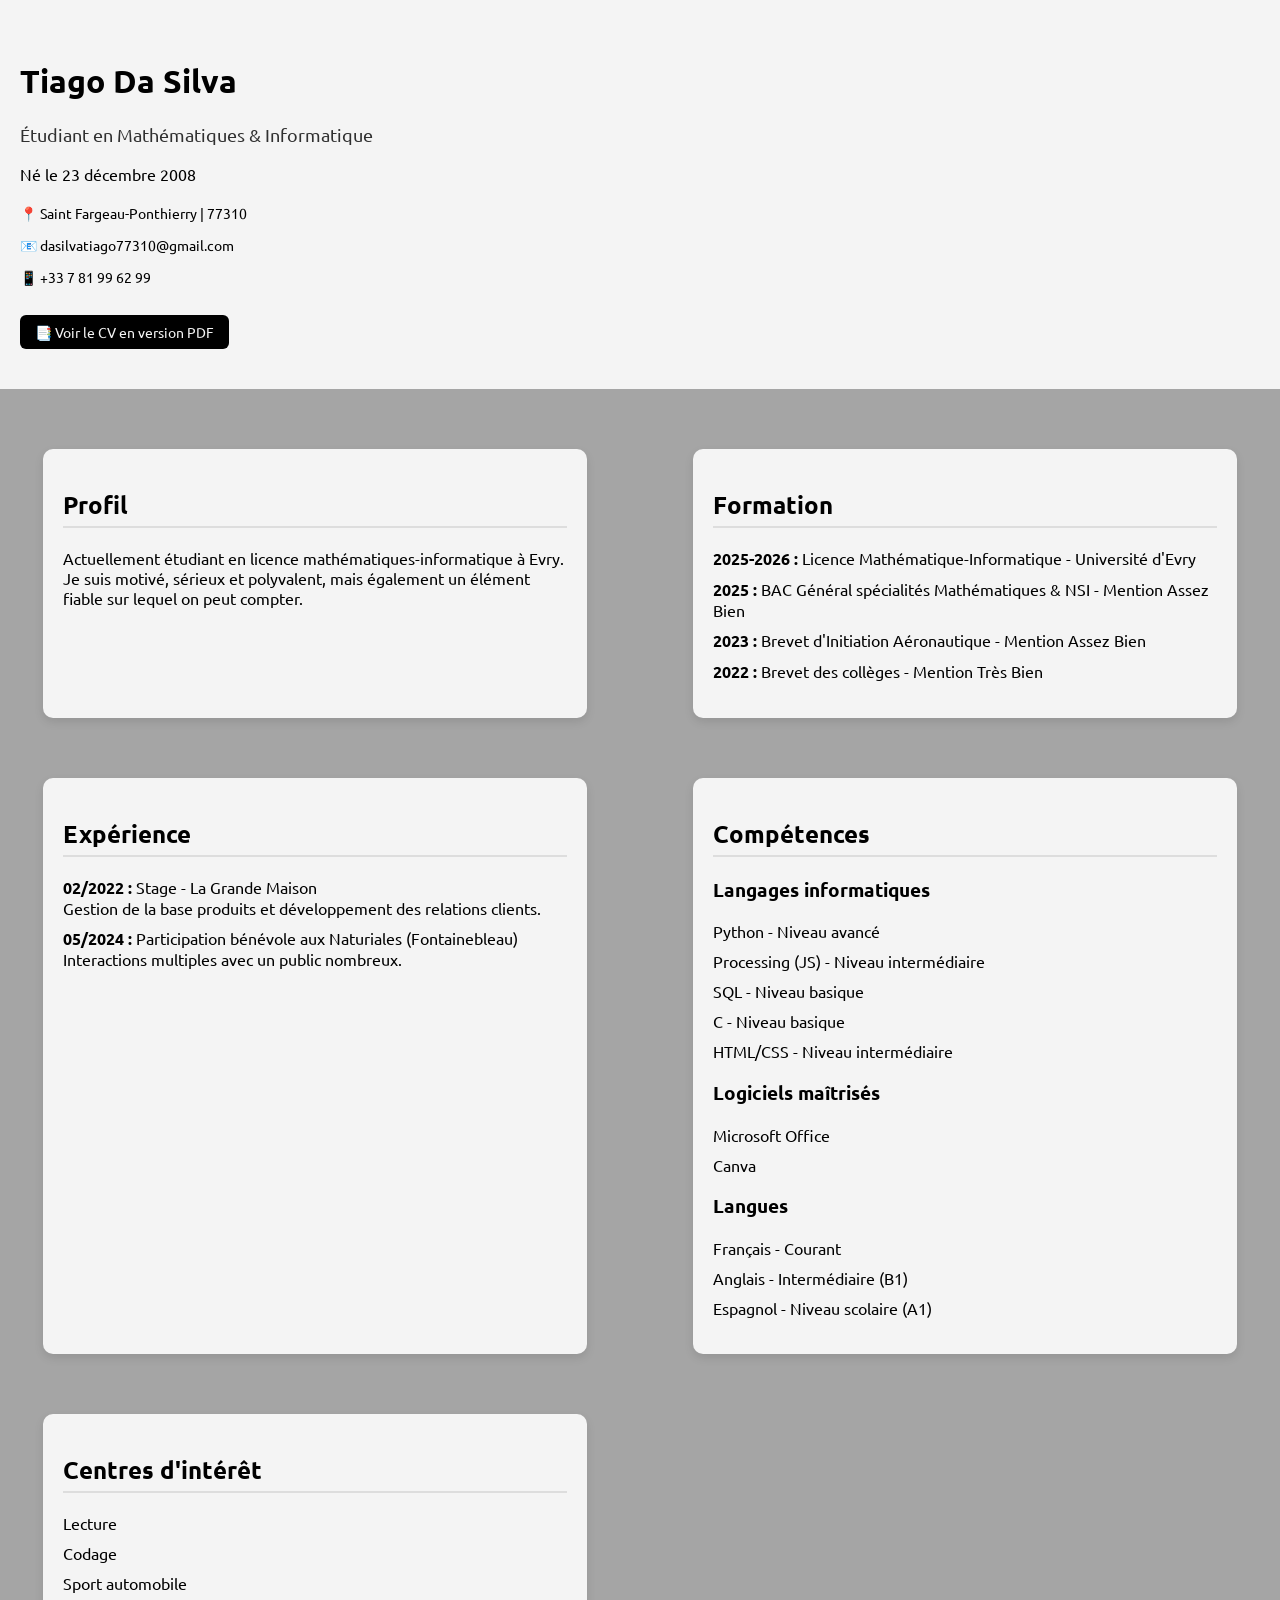
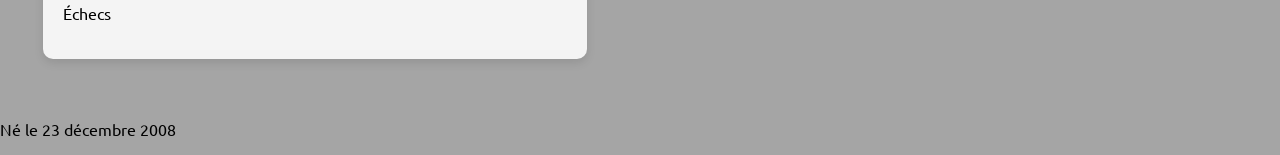
==== index.html @ 0cb9dd5c "Update and rename cv.html to index.html" ====
<!-- Tiago Da Silva | 20254714 | L1-MIG5 -->

<!DOCTYPE html>
<html lang="fr">
<head>
    <meta charset="UTF-8">
    <title>Tiago Da Silva - CV</title>
    <link rel="stylesheet" href="cv.css">
    
    
    <link rel="preconnect" href="https://fonts.googleapis.com" />
    <link
      href="https://fonts.googleapis.com/css2?family=Ubuntu:ital,wght@0,300;0,400;0,500;0,700;1,300;1,400;1,500;1,700&display=swap"
      rel="stylesheet"
    />
</head>
<body>

<header>
    <h1>Tiago Da Silva</h1>
    <p class="sous-titre">Étudiant en Mathématiques & Informatique</p>
    <p>Né le 23 décembre 2008</p>
    <div class="contact">
        <p>📍 Saint Fargeau-Ponthierry | 77310</p>
        <p>📧 dasilvatiago77310@gmail.com</p>
        <p>📱 +33 7 81 99 62 99</p>
        <a href="Tiago_Da_Silva_CV.pdf" target="_blank" class="pdf-btn">
          📑 Voir le CV en version PDF
        </a>
    </div>
</header>
<div class="recip">
    <section>
        <h2>Profil</h2>
        <p>
            Actuellement étudiant en licence mathématiques-informatique à Evry.
            Je suis motivé, sérieux et polyvalent, mais également un élément fiable
            sur lequel on peut compter.
        </p>
    </section>

    <section>
        <h2>Formation</h2>
        <ul>
            <li><strong>2025-2026 :</strong> Licence Mathématique-Informatique - Université d'Evry</li>
            <li><strong>2025 :</strong> BAC Général spécialités Mathématiques & NSI - Mention Assez Bien</li>
            <li><strong>2023 :</strong> Brevet d'Initiation Aéronautique - Mention Assez Bien</li>
            <li><strong>2022 :</strong> Brevet des collèges - Mention Très Bien</li>
        </ul>
    </section>

    <section>
        <h2>Expérience</h2>
        <ul>
            <li>
                <strong>02/2022 :</strong> Stage - La Grande Maison  
                <br>Gestion de la base produits et développement des relations clients.
            </li>
            <li>
                <strong>05/2024 :</strong> Participation bénévole aux Naturiales (Fontainebleau)  
                <br>Interactions multiples avec un public nombreux.
            </li>
        </ul>
    </section>

    <section>
        <h2>Compétences</h2>

        <h3>Langages informatiques</h3>
        <ul>
            <li>Python - Niveau avancé</li>
            <li>Processing (JS) - Niveau intermédiaire</li>
            <li>SQL - Niveau basique</li>
            <li>C - Niveau basique</li>
            <li>HTML/CSS - Niveau intermédiaire</li>
        </ul>

        <h3>Logiciels maîtrisés</h3>
        <ul>
            <li>Microsoft Office</li>
            <li>Canva</li>
        </ul>

        <h3>Langues</h3>
        <ul>
            <li>Français - Courant</li>
            <li>Anglais - Intermédiaire (B1)</li>
            <li>Espagnol - Niveau scolaire (A1)</li>
        </ul>
    </section>

    <section>
        <h2>Centres d'intérêt</h2>
        <ul>
            <li>Lecture</li>
            <li>Codage</li>
            <li>Sport automobile</li>
            <li>Échecs</li>
        </ul>
    </section>
</div>
<footer>
    <p>Né le 23 décembre 2008</p>
</footer>

</body>
</html>
---- cv.css ----
/* Tiago Da Silva | 20254714 | L1-MIG5 */

/* ===== CODE CSS DU CV ===== */

/* ===== I) THÈME ADAPTATIF (CLAIR / SOMBRE) =====*/

:root {
    --bg: #f4f4f4;
    --bg2: #a5a5a5;
    --txt: #000000;
}

html {
    color-scheme: light dark;
}

@media (prefers-color-scheme: dark) {
    :root {
        --bg: #2e2e2e;
        --bg2: #121212;
        --txt: #ffffff;
    }
}


/* ===== II) LE BODY ===== */

body {
    font-family: Ubuntu, sans-serif;
    margin: 0;
    background-color: var(--bg2);
    color: var(--txt);
}


/* ===== III) LE LAYOUT ===== */

section {
    background: var(--bg);
    margin: 20px auto;
    padding: 20px;
    width: 80%;
    max-width: 800px;
    border-radius: 10px;
    box-shadow: 0 4px 10px rgba(0, 0, 0, 0.1);
}

.recip {
    display: grid;
    grid-template-columns: 1fr 1fr;
    gap: 20px;
    width: 100%;
    margin: 40px auto;
}


/* ===== IV) LE HEADER ===== */

header {
    background-color: var(--bg);
    color: var(--txt);
    text-align: left;
    padding: 40px 20px;
    position: relative;
}

.contact {
    margin-top: 20px;
    font-size: 14px;
}


/* ===== V) LA TYPOGRAPHIE ===== */

.sous-titre {
    font-size: 18px;
    opacity: 0.8;
}

h2 {
    border-bottom: 2px solid #ddd;
    padding-bottom: 5px;
}


/* ===== VI) ORGANISATION DES LISTES ===== */

ul {
    list-style-type: none;
    padding-left: 0;
}

li {
    margin-bottom: 10px;
}


/* ===== VII) BOUTON D'ACCĖS AU PDF ===== */

.pdf-btn {
    display: inline-block;
    margin-top: 15px;
    padding: 8px 15px;
    background-color: var(--txt);
    color: var(--bg);
    text-decoration: none;
    border-radius: 6px;
    transition: 0.3s ease;
}

.pdf-btn:hover {
    opacity: 0.8;

}
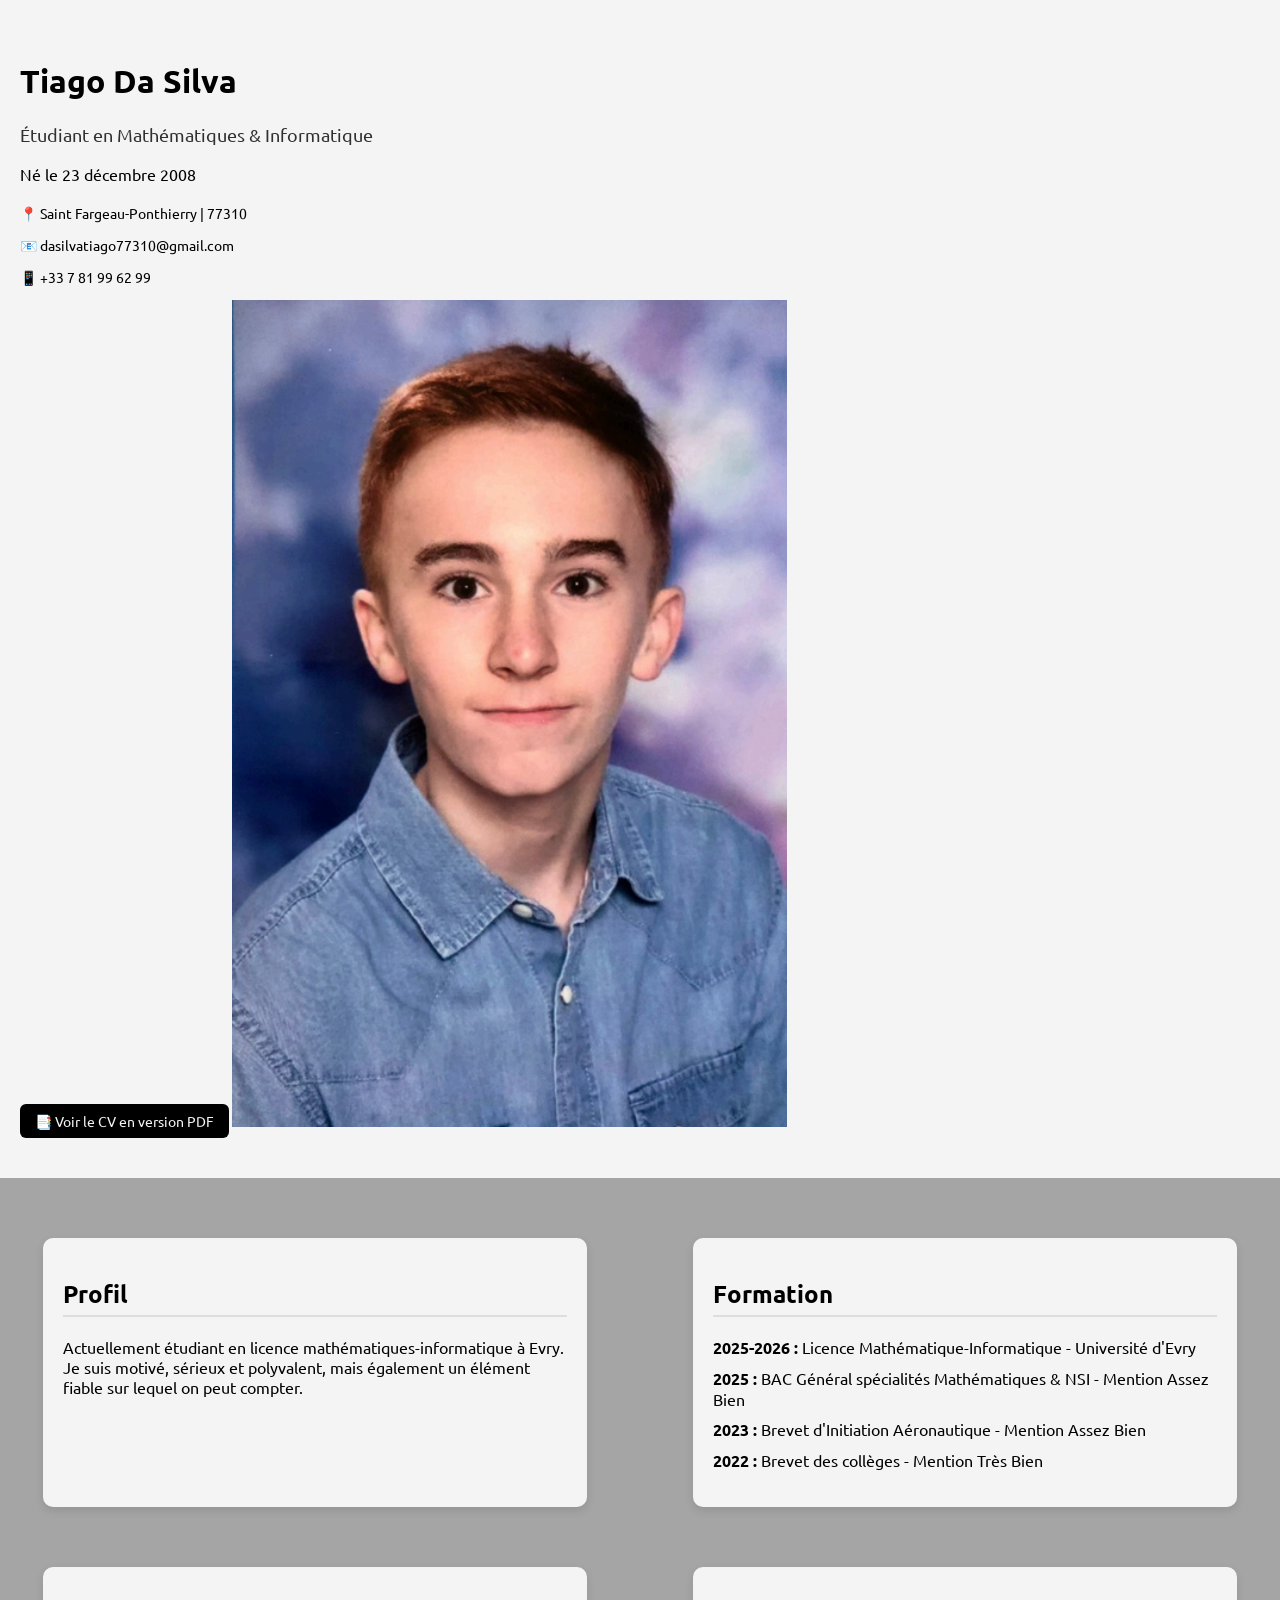
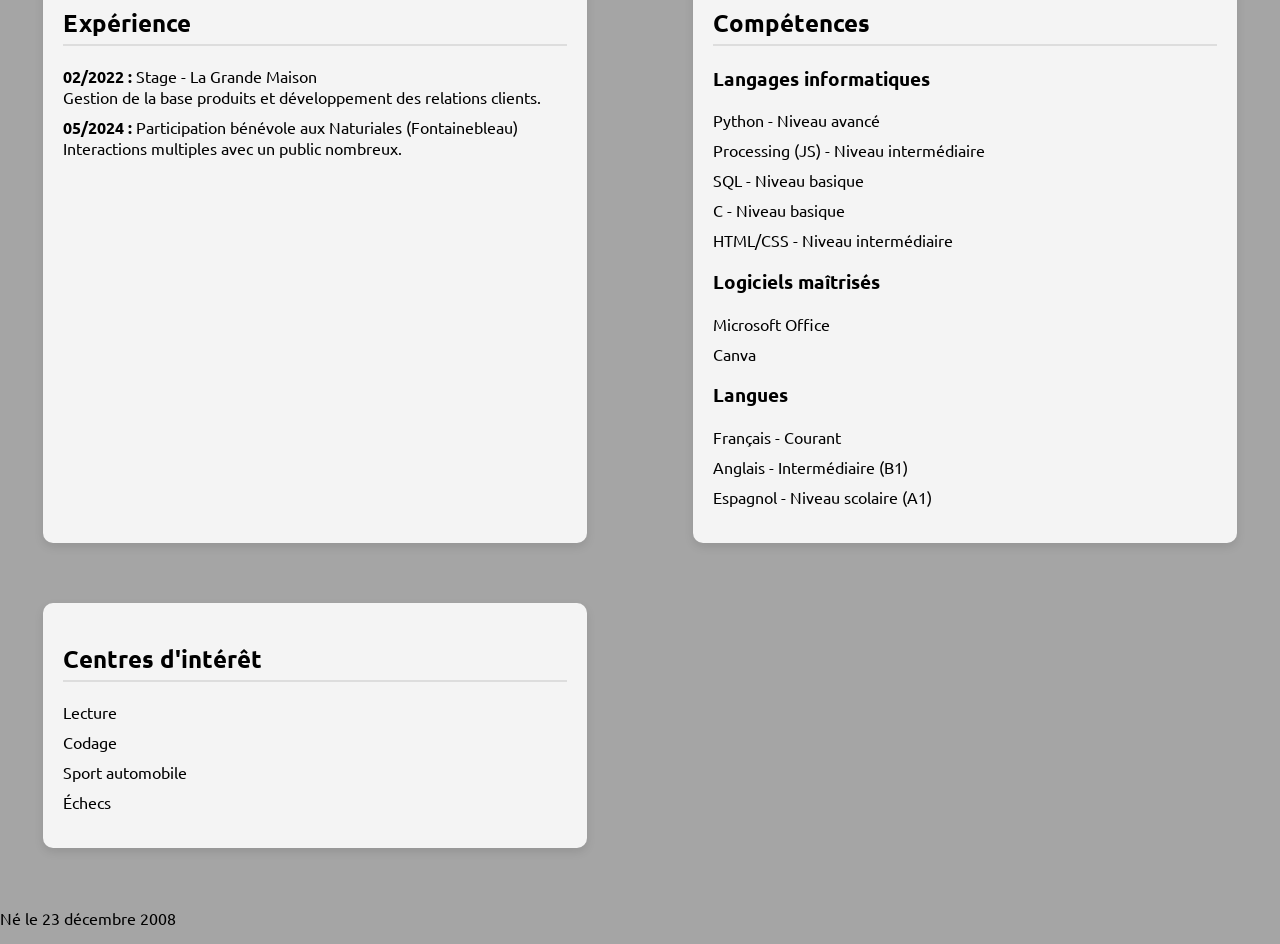
==== commit 5b30045c: "Update index.html" ====
--- a/index.html
+++ b/index.html
@@ -27,6 +27,7 @@
         <a href="Tiago_Da_Silva_CV.pdf" target="_blank" class="pdf-btn">
           📑 Voir le CV en version PDF
         </a>
+        <img src="images/photo.png" class="photo">
     </div>
 </header>
 <div class="recip">
@@ -106,3 +107,4 @@
 </body>
 </html>
 
+
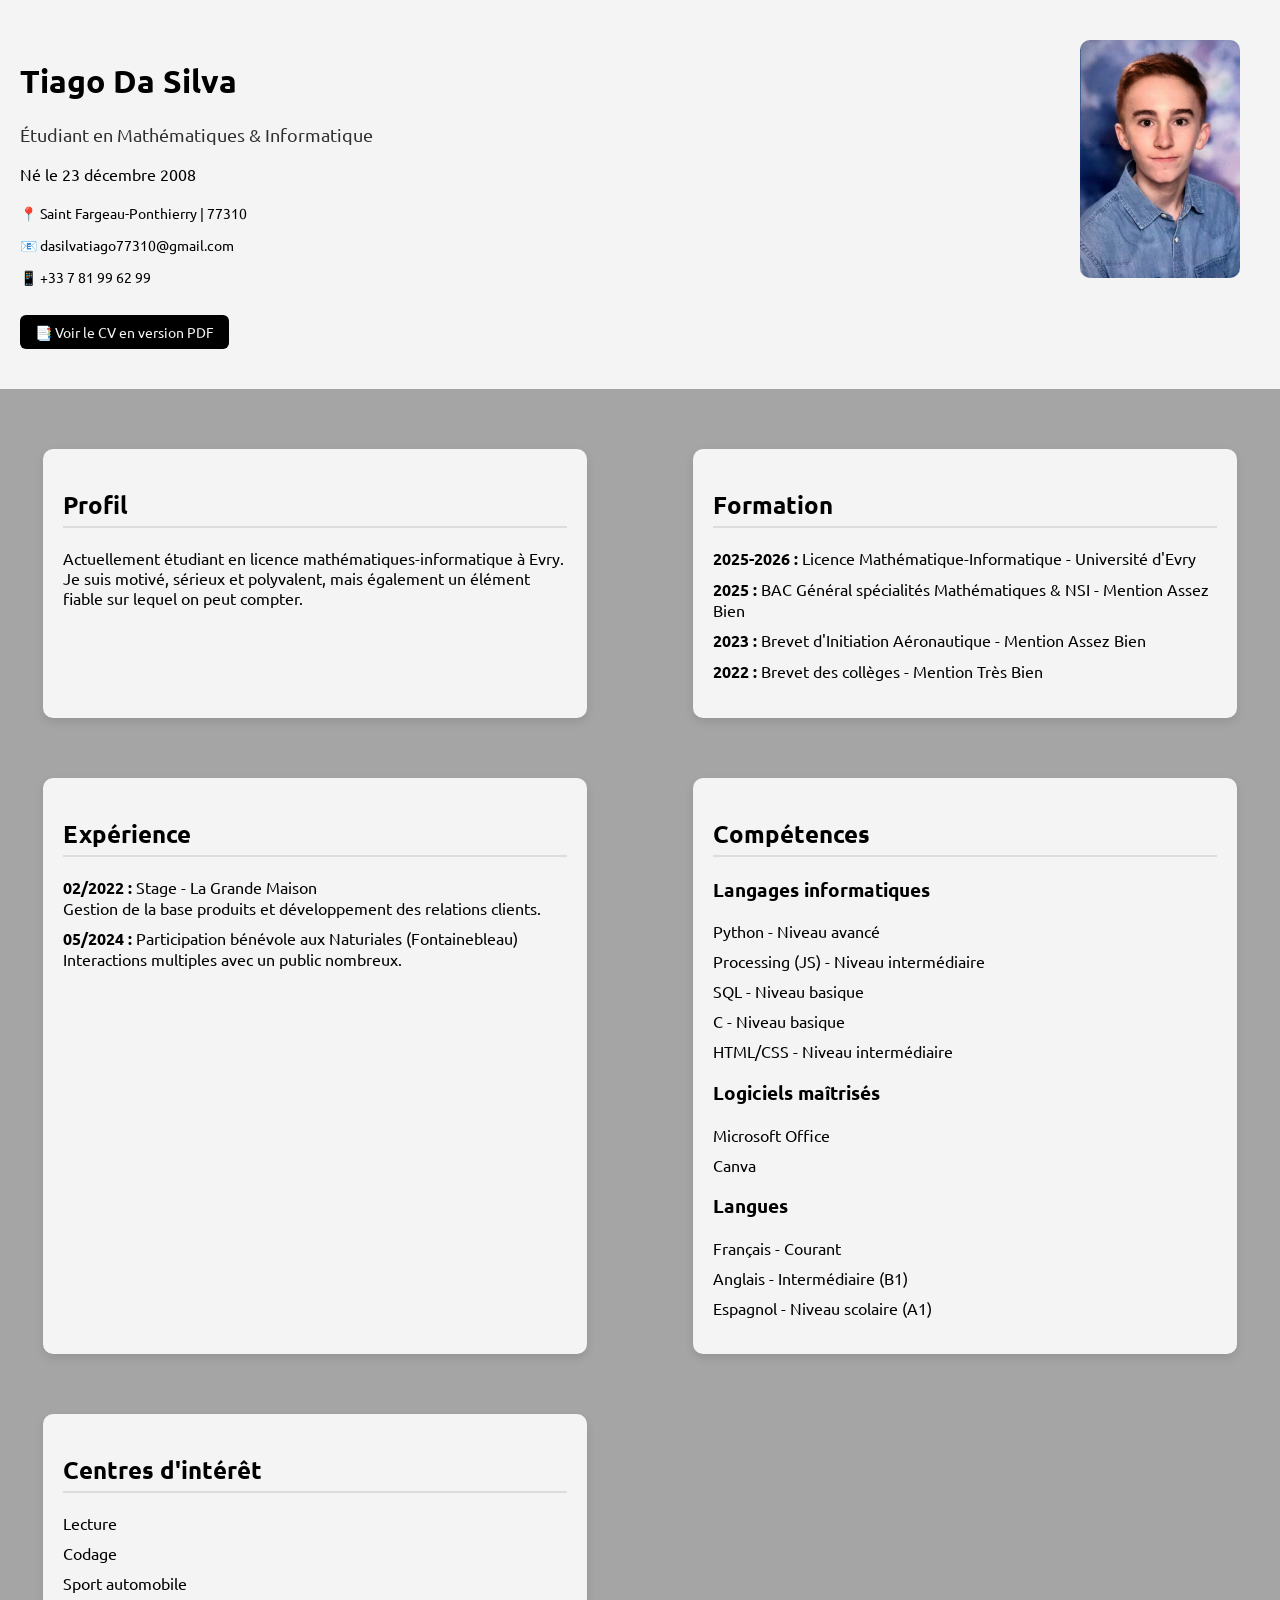
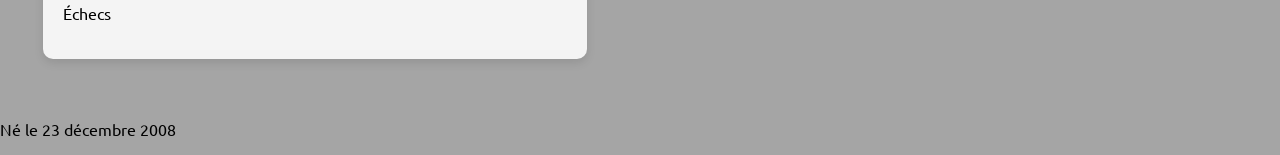
==== commit afc8e047: "Update index.html" ====
--- a/index.html
+++ b/index.html
@@ -27,6 +27,7 @@
         <a href="Tiago_Da_Silva_CV.pdf" target="_blank" class="pdf-btn">
           📑 Voir le CV en version PDF
         </a>
+        
         <img src="images/photo.png" class="photo">
     </div>
 </header>
@@ -108,3 +109,4 @@
 </html>
 
 
+
--- a/cv.css
+++ b/cv.css
@@ -64,6 +64,14 @@
     position: relative;
 }
 
+.photo {
+    position: absolute;
+    top: 40px;
+    right: 40px;
+    border-radius: 10px;
+    max-width: 160px;
+}
+
 .contact {
     margin-top: 20px;
     font-size: 14px;
@@ -112,3 +120,4 @@
     opacity: 0.8;
 
 }
+
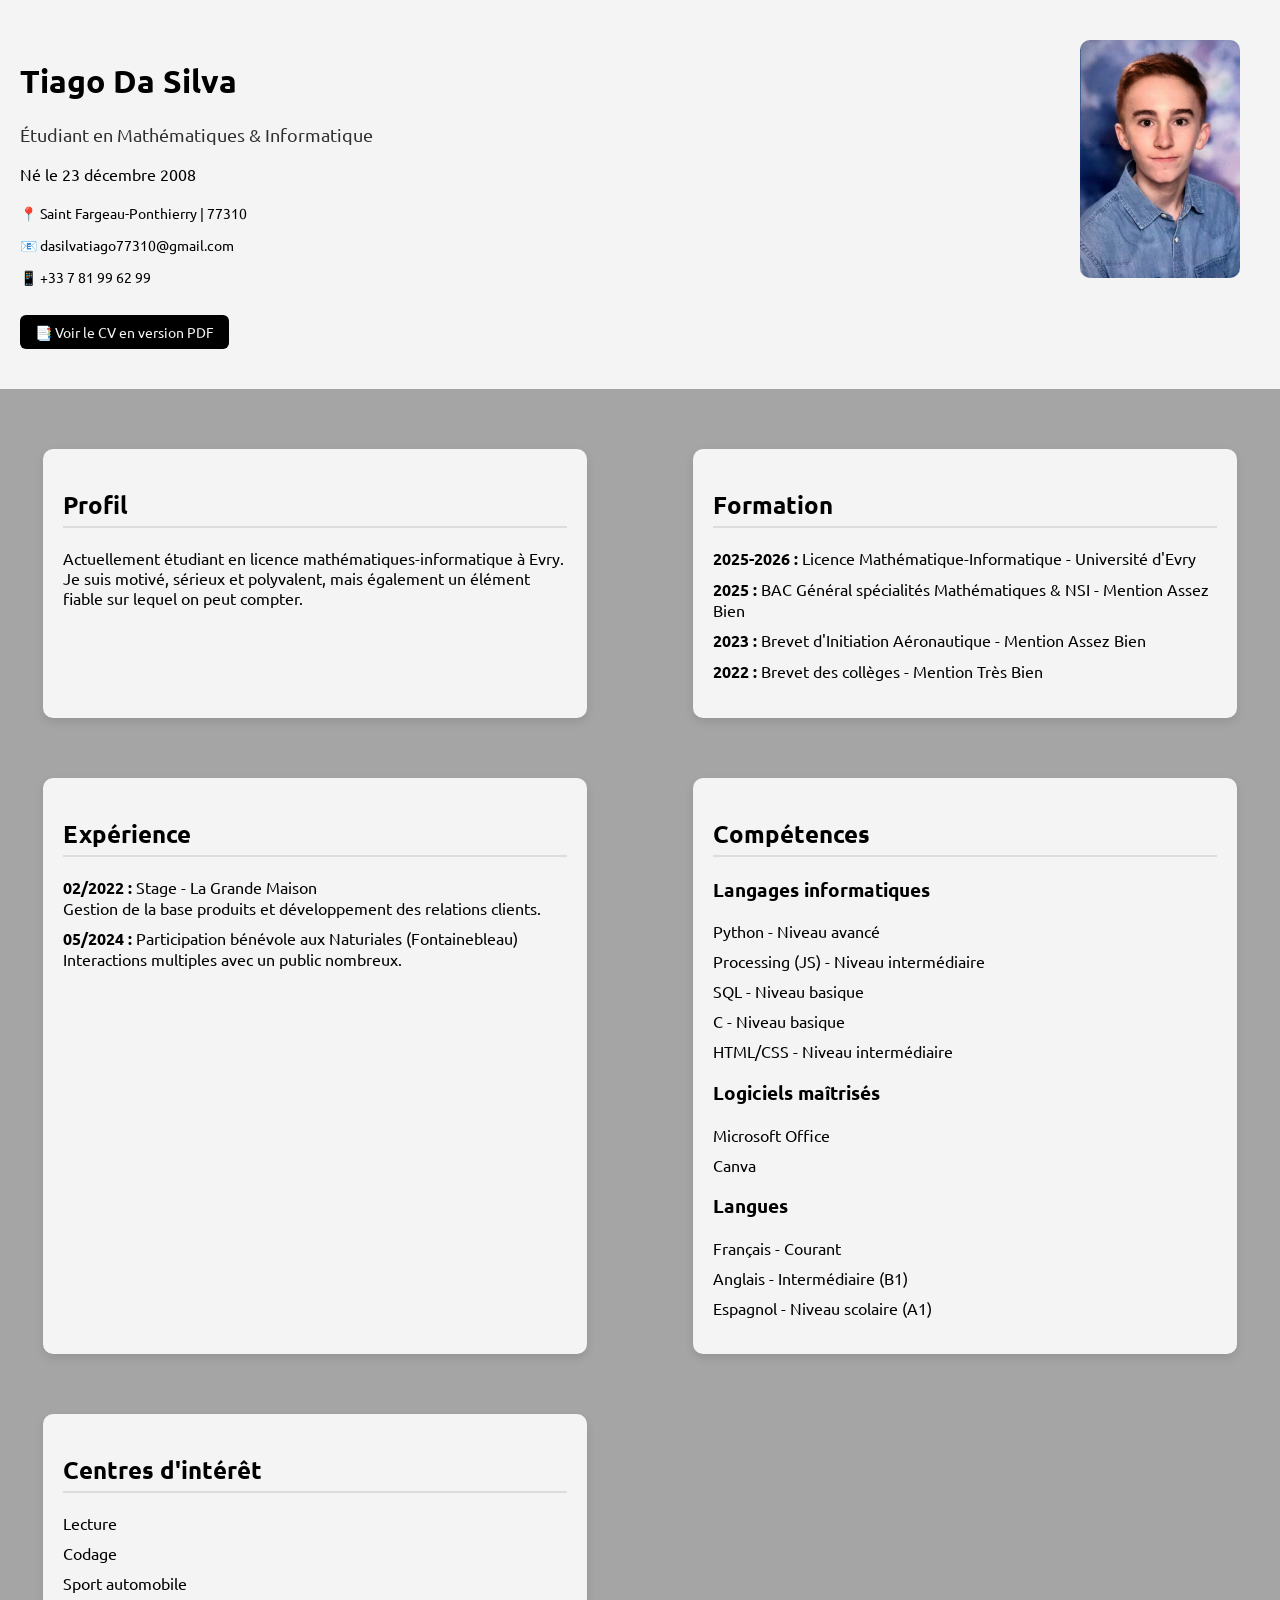
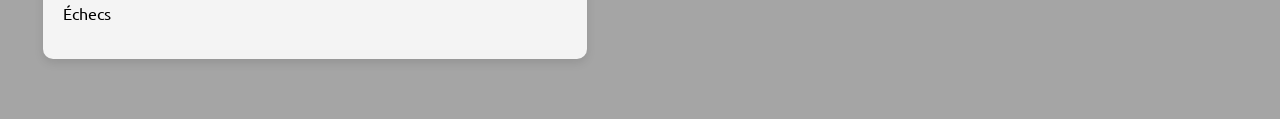
==== commit baeaecb0: "Fix HTML formatting and structure" ====
--- a/index.html
+++ b/index.html
@@ -15,96 +15,91 @@
     />
 </head>
 <body>
-
-<header>
-    <h1>Tiago Da Silva</h1>
-    <p class="sous-titre">Étudiant en Mathématiques & Informatique</p>
-    <p>Né le 23 décembre 2008</p>
-    <div class="contact">
-        <p>📍 Saint Fargeau-Ponthierry | 77310</p>
-        <p>📧 dasilvatiago77310@gmail.com</p>
-        <p>📱 +33 7 81 99 62 99</p>
-        <a href="Tiago_Da_Silva_CV.pdf" target="_blank" class="pdf-btn">
-          📑 Voir le CV en version PDF
-        </a>
-        
-        <img src="images/photo.png" class="photo">
+    <header>
+        <h1>Tiago Da Silva</h1>
+        <p class="sous-titre">Étudiant en Mathématiques & Informatique</p>
+        <p>Né le 23 décembre 2008</p>
+        <div class="contact">
+            <p>📍 Saint Fargeau-Ponthierry | 77310</p>
+            <p>📧 dasilvatiago77310@gmail.com</p>
+            <p>📱 +33 7 81 99 62 99</p>
+            <a href="Tiago_Da_Silva_CV.pdf" target="_blank" class="pdf-btn">
+              📑 Voir le CV en version PDF
+            </a>
+            
+            <img src="images/photo.png" class="photo">
+        </div>
+    </header>
+    <div class="recip">
+        <section>
+            <h2>Profil</h2>
+            <p>
+                Actuellement étudiant en licence mathématiques-informatique à Evry.
+                Je suis motivé, sérieux et polyvalent, mais également un élément fiable
+                sur lequel on peut compter.
+            </p>
+        </section>
+    
+        <section>
+            <h2>Formation</h2>
+            <ul>
+                <li><strong>2025-2026 :</strong> Licence Mathématique-Informatique - Université d'Evry</li>
+                <li><strong>2025 :</strong> BAC Général spécialités Mathématiques & NSI - Mention Assez Bien</li>
+                <li><strong>2023 :</strong> Brevet d'Initiation Aéronautique - Mention Assez Bien</li>
+                <li><strong>2022 :</strong> Brevet des collèges - Mention Très Bien</li>
+            </ul>
+        </section>
+    
+        <section>
+            <h2>Expérience</h2>
+            <ul>
+                <li>
+                    <strong>02/2022 :</strong> Stage - La Grande Maison  
+                    <br>Gestion de la base produits et développement des relations clients.
+                </li>
+                <li>
+                    <strong>05/2024 :</strong> Participation bénévole aux Naturiales (Fontainebleau)  
+                    <br>Interactions multiples avec un public nombreux.
+                </li>
+            </ul>
+        </section>
+    
+        <section>
+            <h2>Compétences</h2>
+    
+            <h3>Langages informatiques</h3>
+            <ul>
+                <li>Python - Niveau avancé</li>
+                <li>Processing (JS) - Niveau intermédiaire</li>
+                <li>SQL - Niveau basique</li>
+                <li>C - Niveau basique</li>
+                <li>HTML/CSS - Niveau intermédiaire</li>
+            </ul>
+    
+            <h3>Logiciels maîtrisés</h3>
+            <ul>
+                <li>Microsoft Office</li>
+                <li>Canva</li>
+            </ul>
+    
+            <h3>Langues</h3>
+            <ul>
+                <li>Français - Courant</li>
+                <li>Anglais - Intermédiaire (B1)</li>
+                <li>Espagnol - Niveau scolaire (A1)</li>
+            </ul>
+        </section>
+    
+        <section>
+            <h2>Centres d'intérêt</h2>
+            <ul>
+                <li>Lecture</li>
+                <li>Codage</li>
+                <li>Sport automobile</li>
+                <li>Échecs</li>
+            </ul>
+        </section>
     </div>
-</header>
-<div class="recip">
-    <section>
-        <h2>Profil</h2>
-        <p>
-            Actuellement étudiant en licence mathématiques-informatique à Evry.
-            Je suis motivé, sérieux et polyvalent, mais également un élément fiable
-            sur lequel on peut compter.
-        </p>
-    </section>
-
-    <section>
-        <h2>Formation</h2>
-        <ul>
-            <li><strong>2025-2026 :</strong> Licence Mathématique-Informatique - Université d'Evry</li>
-            <li><strong>2025 :</strong> BAC Général spécialités Mathématiques & NSI - Mention Assez Bien</li>
-            <li><strong>2023 :</strong> Brevet d'Initiation Aéronautique - Mention Assez Bien</li>
-            <li><strong>2022 :</strong> Brevet des collèges - Mention Très Bien</li>
-        </ul>
-    </section>
-
-    <section>
-        <h2>Expérience</h2>
-        <ul>
-            <li>
-                <strong>02/2022 :</strong> Stage - La Grande Maison  
-                <br>Gestion de la base produits et développement des relations clients.
-            </li>
-            <li>
-                <strong>05/2024 :</strong> Participation bénévole aux Naturiales (Fontainebleau)  
-                <br>Interactions multiples avec un public nombreux.
-            </li>
-        </ul>
-    </section>
-
-    <section>
-        <h2>Compétences</h2>
-
-        <h3>Langages informatiques</h3>
-        <ul>
-            <li>Python - Niveau avancé</li>
-            <li>Processing (JS) - Niveau intermédiaire</li>
-            <li>SQL - Niveau basique</li>
-            <li>C - Niveau basique</li>
-            <li>HTML/CSS - Niveau intermédiaire</li>
-        </ul>
-
-        <h3>Logiciels maîtrisés</h3>
-        <ul>
-            <li>Microsoft Office</li>
-            <li>Canva</li>
-        </ul>
-
-        <h3>Langues</h3>
-        <ul>
-            <li>Français - Courant</li>
-            <li>Anglais - Intermédiaire (B1)</li>
-            <li>Espagnol - Niveau scolaire (A1)</li>
-        </ul>
-    </section>
-
-    <section>
-        <h2>Centres d'intérêt</h2>
-        <ul>
-            <li>Lecture</li>
-            <li>Codage</li>
-            <li>Sport automobile</li>
-            <li>Échecs</li>
-        </ul>
-    </section>
-</div>
-<footer>
-    <p>Né le 23 décembre 2008</p>
-</footer>
-
 </body>
 </html>
 
--- a/cv.css
+++ b/cv.css
@@ -54,7 +54,7 @@
 }
 
 
-/* ===== IV) LE HEADER ===== */
+/* ===== IV) LE HEADER ET LA PHOTO ===== */
 
 header {
     background-color: var(--bg);
@@ -76,7 +76,6 @@
     margin-top: 20px;
     font-size: 14px;
 }
-
 
 /* ===== V) LA TYPOGRAPHIE ===== */
 
@@ -121,3 +120,4 @@
 
 }
 
+
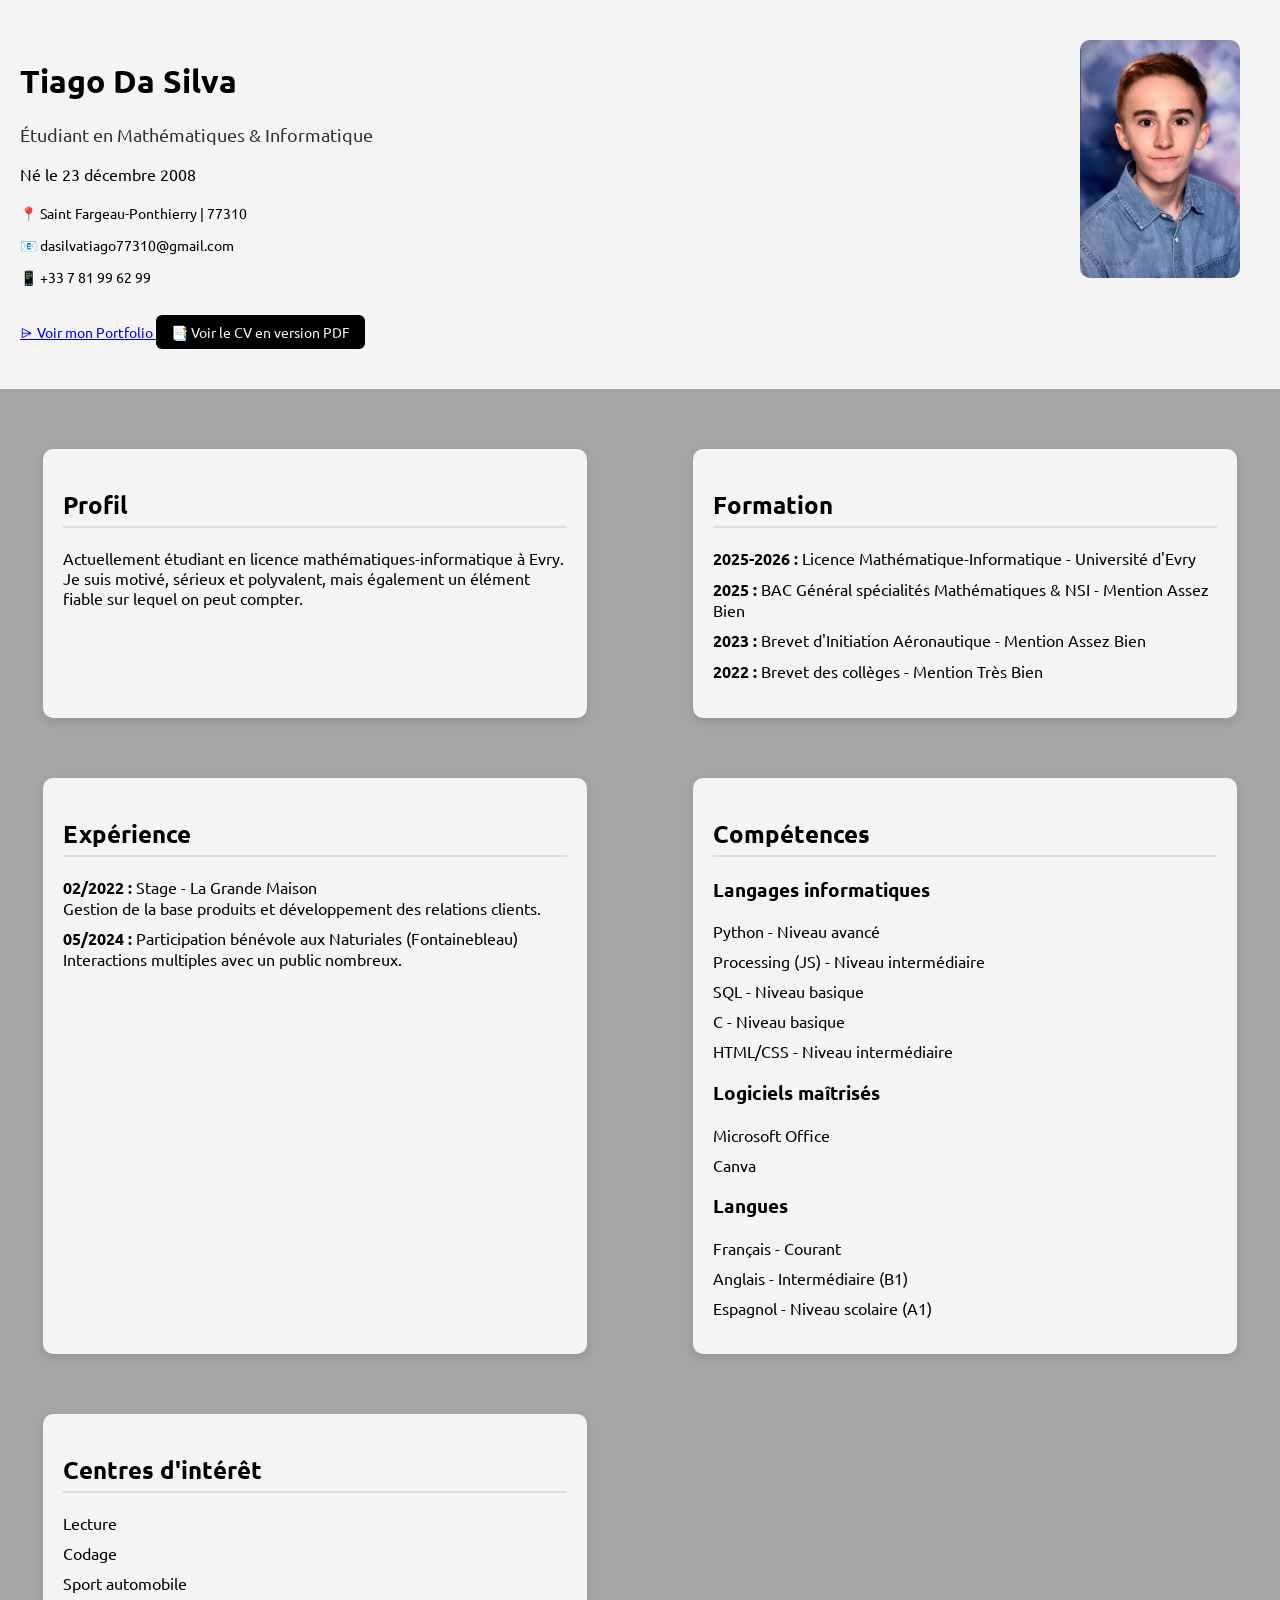
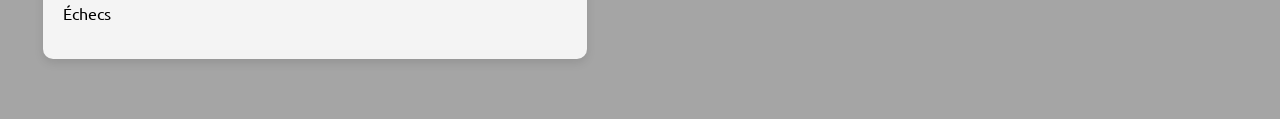
==== commit 7f86470b: "Modify CV with updated contact and portfolio link Updated contact information and added a link to th" ====
--- a/index.html
+++ b/index.html
@@ -23,6 +23,9 @@
             <p>📍 Saint Fargeau-Ponthierry | 77310</p>
             <p>📧 dasilvatiago77310@gmail.com</p>
             <p>📱 +33 7 81 99 62 99</p>
+            <a href="https://diagegd.github.io/portfolio" target="_blank">
+                ⩥ Voir mon Portfolio
+            </a>
             <a href="Tiago_Da_Silva_CV.pdf" target="_blank" class="pdf-btn">
               📑 Voir le CV en version PDF
             </a>
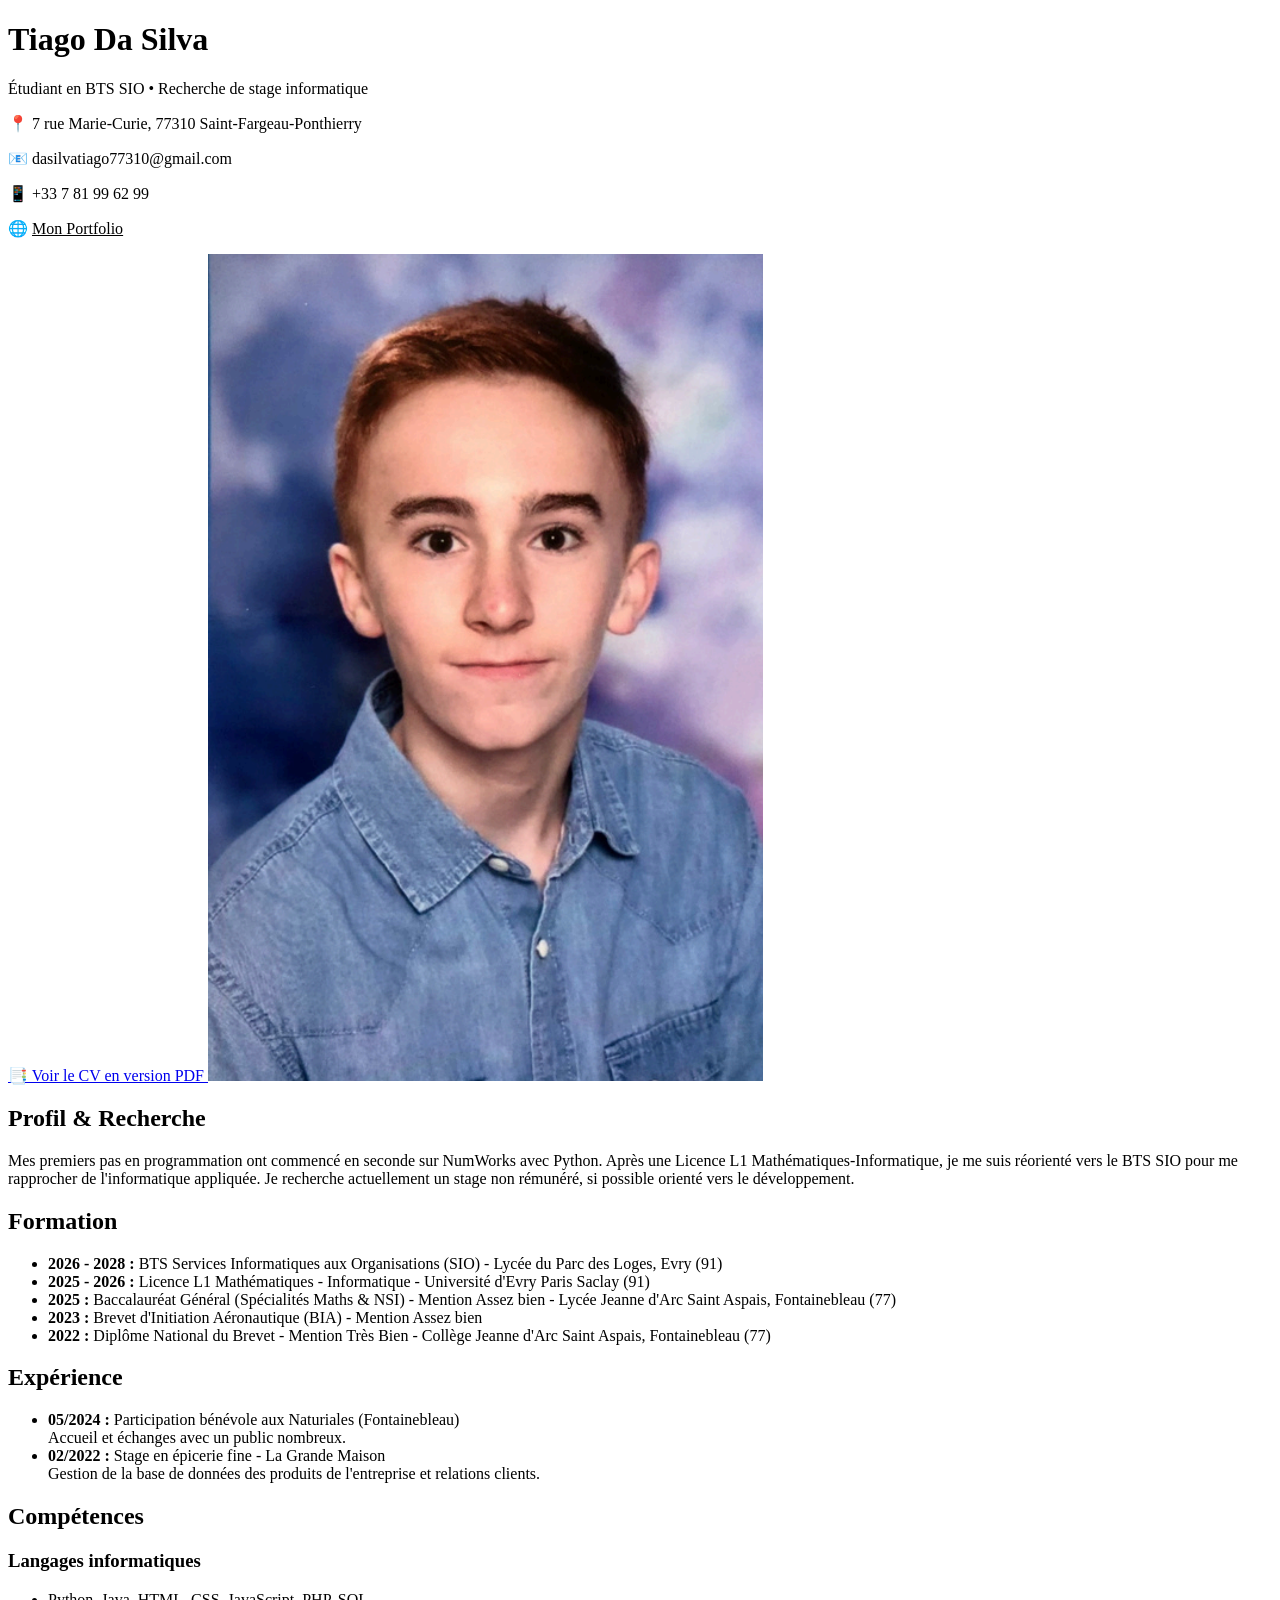
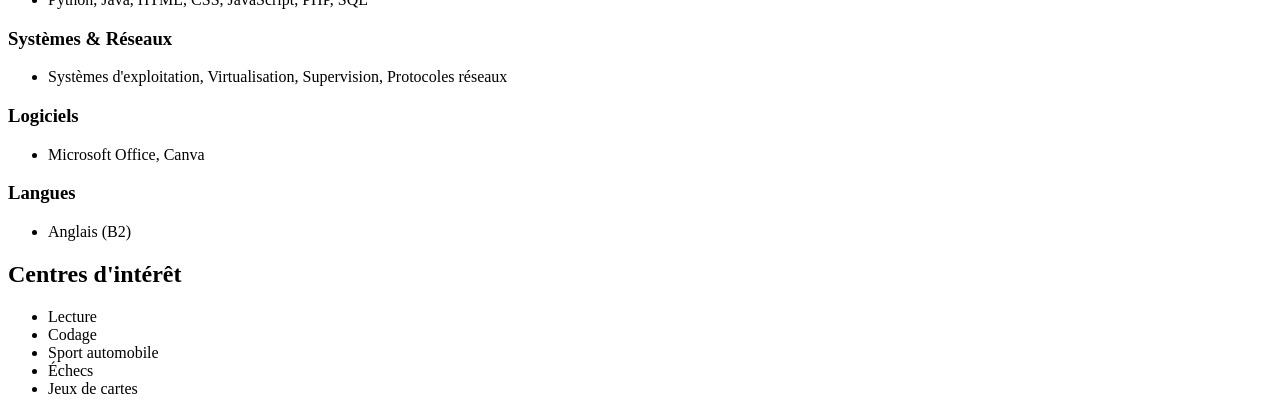
==== commit 2c78b7d0: "Update CV HTML structure and content" ====
--- a/index.html
+++ b/index.html
@@ -1,12 +1,12 @@
 <!-- Tiago Da Silva | 20254714 | L1-MIG5 -->
+<!-- Tiago Da Silva | CV en ligne -->
 
 <!DOCTYPE html>
 <html lang="fr">
 <head>
     <meta charset="UTF-8">
     <title>Tiago Da Silva - CV</title>
-    <link rel="stylesheet" href="cv.css">
-    
+    <link rel="stylesheet" href="style.css">
     
     <link rel="preconnect" href="https://fonts.googleapis.com" />
     <link
@@ -15,96 +15,91 @@
     />
 </head>
 <body>
-    <header>
-        <h1>Tiago Da Silva</h1>
-        <p class="sous-titre">Étudiant en Mathématiques & Informatique</p>
-        <p>Né le 23 décembre 2008</p>
-        <div class="contact">
-            <p>📍 Saint Fargeau-Ponthierry | 77310</p>
-            <p>📧 dasilvatiago77310@gmail.com</p>
-            <p>📱 +33 7 81 99 62 99</p>
-            <a href="https://diagegd.github.io/portfolio" target="_blank">
-                ⩥ Voir mon Portfolio
-            </a>
-            <a href="Tiago_Da_Silva_CV.pdf" target="_blank" class="pdf-btn">
-              📑 Voir le CV en version PDF
-            </a>
-            
-            <img src="images/photo.png" class="photo">
-        </div>
-    </header>
-    <div class="recip">
-        <section>
-            <h2>Profil</h2>
-            <p>
-                Actuellement étudiant en licence mathématiques-informatique à Evry.
-                Je suis motivé, sérieux et polyvalent, mais également un élément fiable
-                sur lequel on peut compter.
-            </p>
-        </section>
-    
-        <section>
-            <h2>Formation</h2>
-            <ul>
-                <li><strong>2025-2026 :</strong> Licence Mathématique-Informatique - Université d'Evry</li>
-                <li><strong>2025 :</strong> BAC Général spécialités Mathématiques & NSI - Mention Assez Bien</li>
-                <li><strong>2023 :</strong> Brevet d'Initiation Aéronautique - Mention Assez Bien</li>
-                <li><strong>2022 :</strong> Brevet des collèges - Mention Très Bien</li>
-            </ul>
-        </section>
-    
-        <section>
-            <h2>Expérience</h2>
-            <ul>
-                <li>
-                    <strong>02/2022 :</strong> Stage - La Grande Maison  
-                    <br>Gestion de la base produits et développement des relations clients.
-                </li>
-                <li>
-                    <strong>05/2024 :</strong> Participation bénévole aux Naturiales (Fontainebleau)  
-                    <br>Interactions multiples avec un public nombreux.
-                </li>
-            </ul>
-        </section>
-    
-        <section>
-            <h2>Compétences</h2>
-    
-            <h3>Langages informatiques</h3>
-            <ul>
-                <li>Python - Niveau avancé</li>
-                <li>Processing (JS) - Niveau intermédiaire</li>
-                <li>SQL - Niveau basique</li>
-                <li>C - Niveau basique</li>
-                <li>HTML/CSS - Niveau intermédiaire</li>
-            </ul>
-    
-            <h3>Logiciels maîtrisés</h3>
-            <ul>
-                <li>Microsoft Office</li>
-                <li>Canva</li>
-            </ul>
-    
-            <h3>Langues</h3>
-            <ul>
-                <li>Français - Courant</li>
-                <li>Anglais - Intermédiaire (B1)</li>
-                <li>Espagnol - Niveau scolaire (A1)</li>
-            </ul>
-        </section>
-    
-        <section>
-            <h2>Centres d'intérêt</h2>
-            <ul>
-                <li>Lecture</li>
-                <li>Codage</li>
-                <li>Sport automobile</li>
-                <li>Échecs</li>
-            </ul>
-        </section>
+
+<header>
+    <h1>Tiago Da Silva</h1>
+    <p class="sous-titre">Étudiant en BTS SIO • Recherche de stage informatique</p>
+    <div class="contact">
+        <p>📍 7 rue Marie-Curie, 77310 Saint-Fargeau-Ponthierry</p>
+        <p>📧 dasilvatiago77310@gmail.com</p>
+        <p>📱 +33 7 81 99 62 99</p>
+        <p>🌐 <a href="https://diagegd.github.io/portfolio" target="_blank" style="color: inherit; text-decoration: underline;">Mon Portfolio</a></p>
+        <a href="assets/CV_Tiago_Da_Silva.pdf" target="_blank" class="pdf-btn">
+          📑 Voir le CV en version PDF
+        </a>
+
+        <img src="assets/photo.png" class="photo" alt="Photo de Tiago Da Silva">
     </div>
+</header>
+
+<div class="recip">
+    <section>
+        <h2>Profil & Recherche</h2>
+        <p>
+            Mes premiers pas en programmation ont commencé en seconde sur NumWorks avec Python. Après une Licence L1 Mathématiques-Informatique, je me suis réorienté vers le BTS SIO pour me rapprocher de l'informatique appliquée. Je recherche actuellement un stage non rémunéré, si possible orienté vers le développement.
+        </p>
+    </section>
+
+    <section>
+        <h2>Formation</h2>
+        <ul>
+            <li><strong>2026 - 2028 :</strong> BTS Services Informatiques aux Organisations (SIO) - Lycée du Parc des Loges, Evry (91)</li>
+            <li><strong>2025 - 2026 :</strong> Licence L1 Mathématiques - Informatique - Université d'Evry Paris Saclay (91)</li>
+            <li><strong>2025 :</strong> Baccalauréat Général (Spécialités Maths & NSI) - Mention Assez bien - Lycée Jeanne d'Arc Saint Aspais, Fontainebleau (77)</li>
+            <li><strong>2023 :</strong> Brevet d'Initiation Aéronautique (BIA) - Mention Assez bien</li>
+            <li><strong>2022 :</strong> Diplôme National du Brevet - Mention Très Bien - Collège Jeanne d'Arc Saint Aspais, Fontainebleau (77)</li>
+        </ul>
+    </section>
+
+    <section>
+        <h2>Expérience</h2>
+        <ul>
+            <li>
+                <strong>05/2024 :</strong> Participation bénévole aux Naturiales (Fontainebleau)  
+                <br>Accueil et échanges avec un public nombreux.
+            </li>
+            <li>
+                <strong>02/2022 :</strong> Stage en épicerie fine - La Grande Maison  
+                <br>Gestion de la base de données des produits de l'entreprise et relations clients.
+            </li>
+        </ul>
+    </section>
+
+    <section>
+        <h2>Compétences</h2>
+
+        <h3>Langages informatiques</h3>
+        <ul>
+            <li>Python, Java, HTML, CSS, JavaScript, PHP, SQL</li>
+        </ul>
+
+        <h3>Systèmes & Réseaux</h3>
+        <ul>
+            <li>Systèmes d'exploitation, Virtualisation, Supervision, Protocoles réseaux</li>
+        </ul>
+
+        <h3>Logiciels</h3>
+        <ul>
+            <li>Microsoft Office, Canva</li>
+        </ul>
+
+        <h3>Langues</h3>
+        <ul>
+            <li>Anglais (B2)</li>
+        </ul>
+    </section>
+
+    <section>
+        <h2>Centres d'intérêt</h2>
+        <ul>
+            <li>Lecture</li>
+            <li>Codage</li>
+            <li>Sport automobile</li>
+            <li>Échecs</li>
+            <li>Jeux de cartes</li>
+        </ul>
+    </section>
+</div>
+
 </body>
 </html>
-
-
-
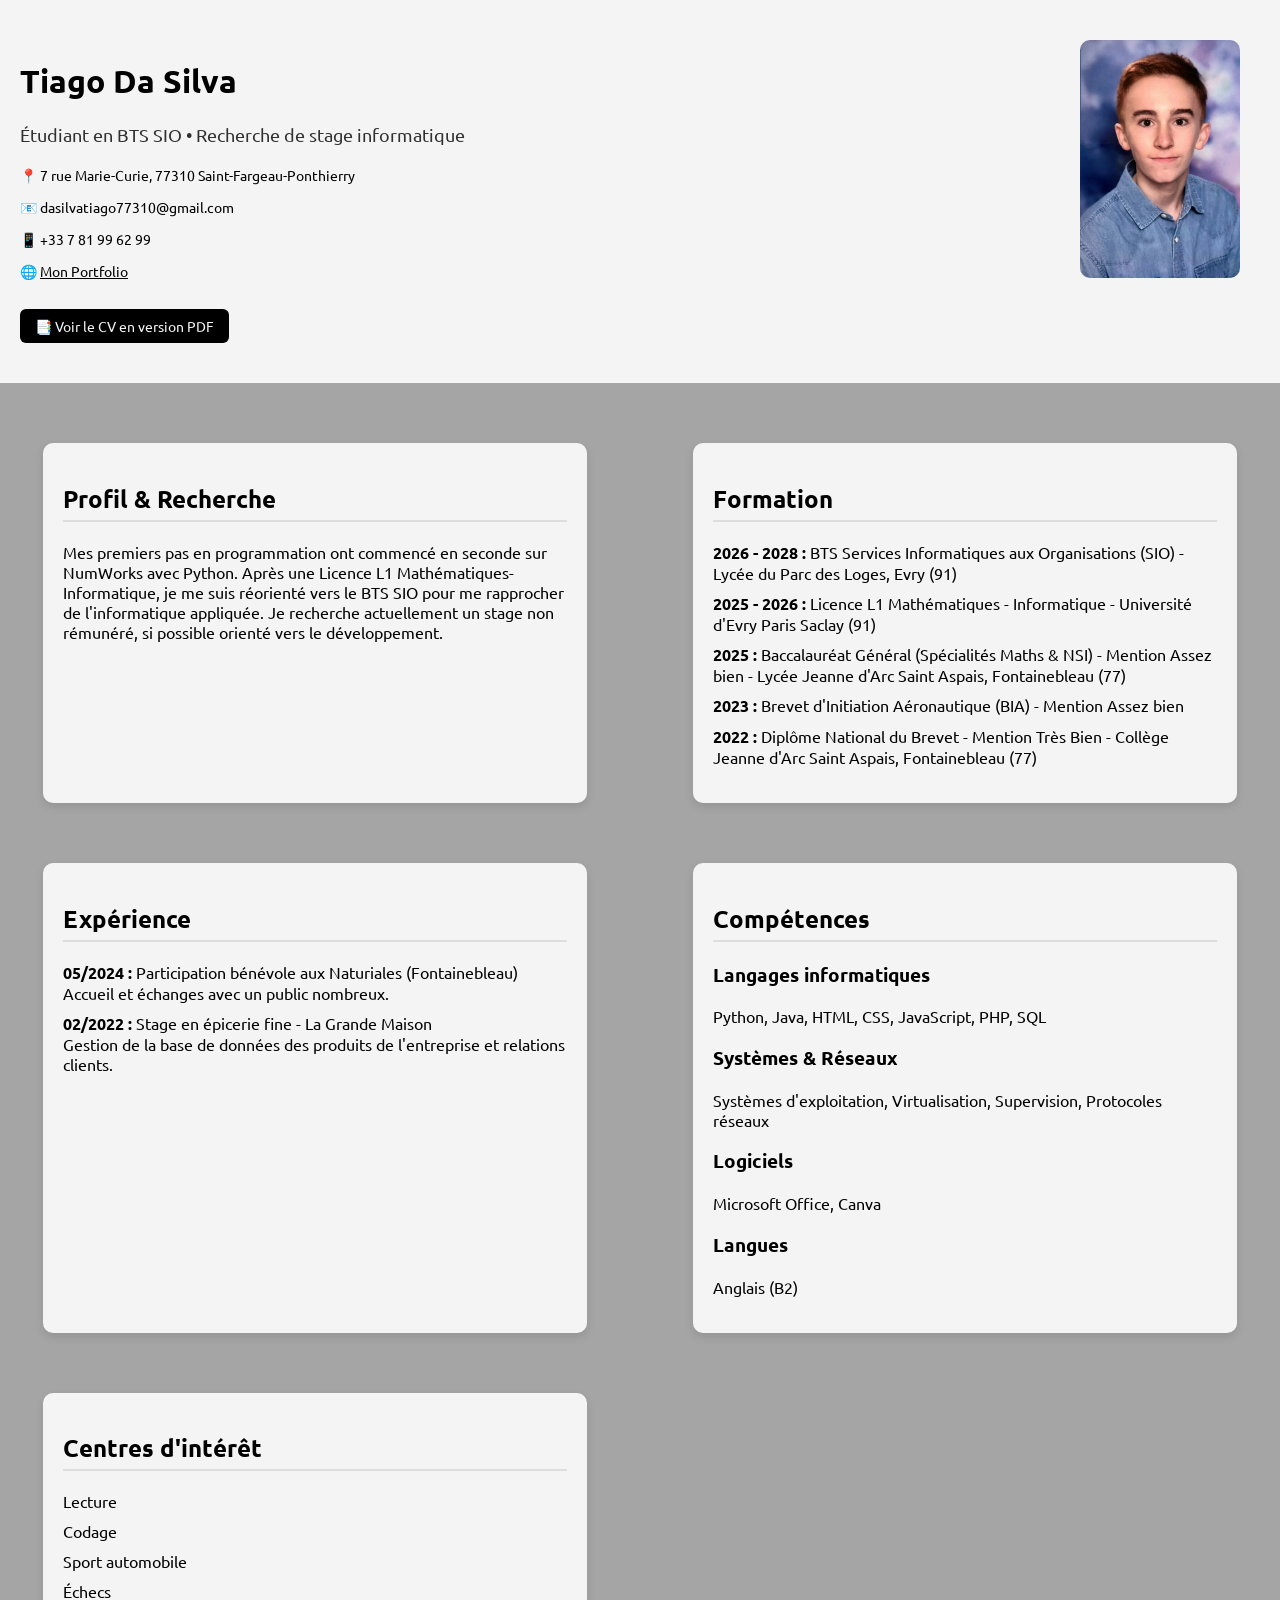
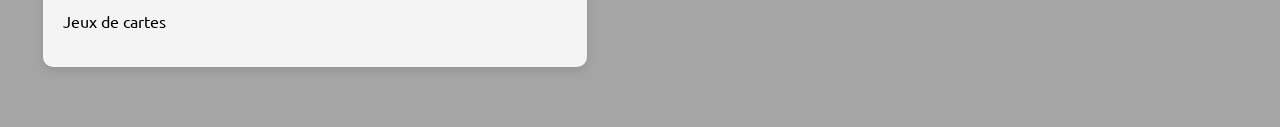
==== commit 13eeeb8c: "Restore index.html with original content" ====
--- a/index.html
+++ b/index.html
@@ -1,4 +1,3 @@
-<!-- Tiago Da Silva | 20254714 | L1-MIG5 -->
 <!-- Tiago Da Silva | CV en ligne -->
 
 <!DOCTYPE html>
--- a/style.css
+++ b/style.css
@@ -0,0 +1,99 @@
+/* Tiago Da Silva | 20254714 | L1-MIG5 */
+
+:root {
+    --bg: #f4f4f4;
+    --bg2: #a5a5a5;
+    --txt: #000000;
+}
+
+html {
+    color-scheme: light dark;
+}
+
+@media (prefers-color-scheme: dark) {
+    :root {
+        --bg: #2e2e2e;
+        --bg2: #121212;
+        --txt: #ffffff;
+    }
+}
+
+body {
+    font-family: Ubuntu, sans-serif;
+    margin: 0;
+    background-color: var(--bg2);
+    color: var(--txt);
+}
+
+section {
+    background: var(--bg);
+    margin: 20px auto;
+    padding: 20px;
+    width: 80%;
+    max-width: 800px;
+    border-radius: 10px;
+    box-shadow: 0 4px 10px rgba(0, 0, 0, 0.1);
+}
+
+.recip {
+    display: grid;
+    grid-template-columns: 1fr 1fr;
+    gap: 20px;
+    width: 100%;
+    margin: 40px auto;
+}
+
+header {
+    background-color: var(--bg);
+    color: var(--txt);
+    text-align: left;
+    padding: 40px 20px;
+    position: relative;
+}
+
+.photo {
+    position: absolute;
+    top: 40px;
+    right: 40px;
+    border-radius: 10px;
+    max-width: 160px;
+}
+
+.contact {
+    margin-top: 20px;
+    font-size: 14px;
+}
+
+.sous-titre {
+    font-size: 18px;
+    opacity: 0.8;
+}
+
+h2 {
+    border-bottom: 2px solid #ddd;
+    padding-bottom: 5px;
+}
+
+ul {
+    list-style-type: none;
+    padding-left: 0;
+}
+
+li {
+    margin-bottom: 10px;
+}
+
+.pdf-btn {
+    display: inline-block;
+    margin-top: 15px;
+    padding: 8px 15px;
+    background-color: var(--txt);
+    color: var(--bg);
+    text-decoration: none;
+    border-radius: 6px;
+    transition: 0.3s ease;
+}
+
+.pdf-btn:hover {
+    opacity: 0.8;
+}
